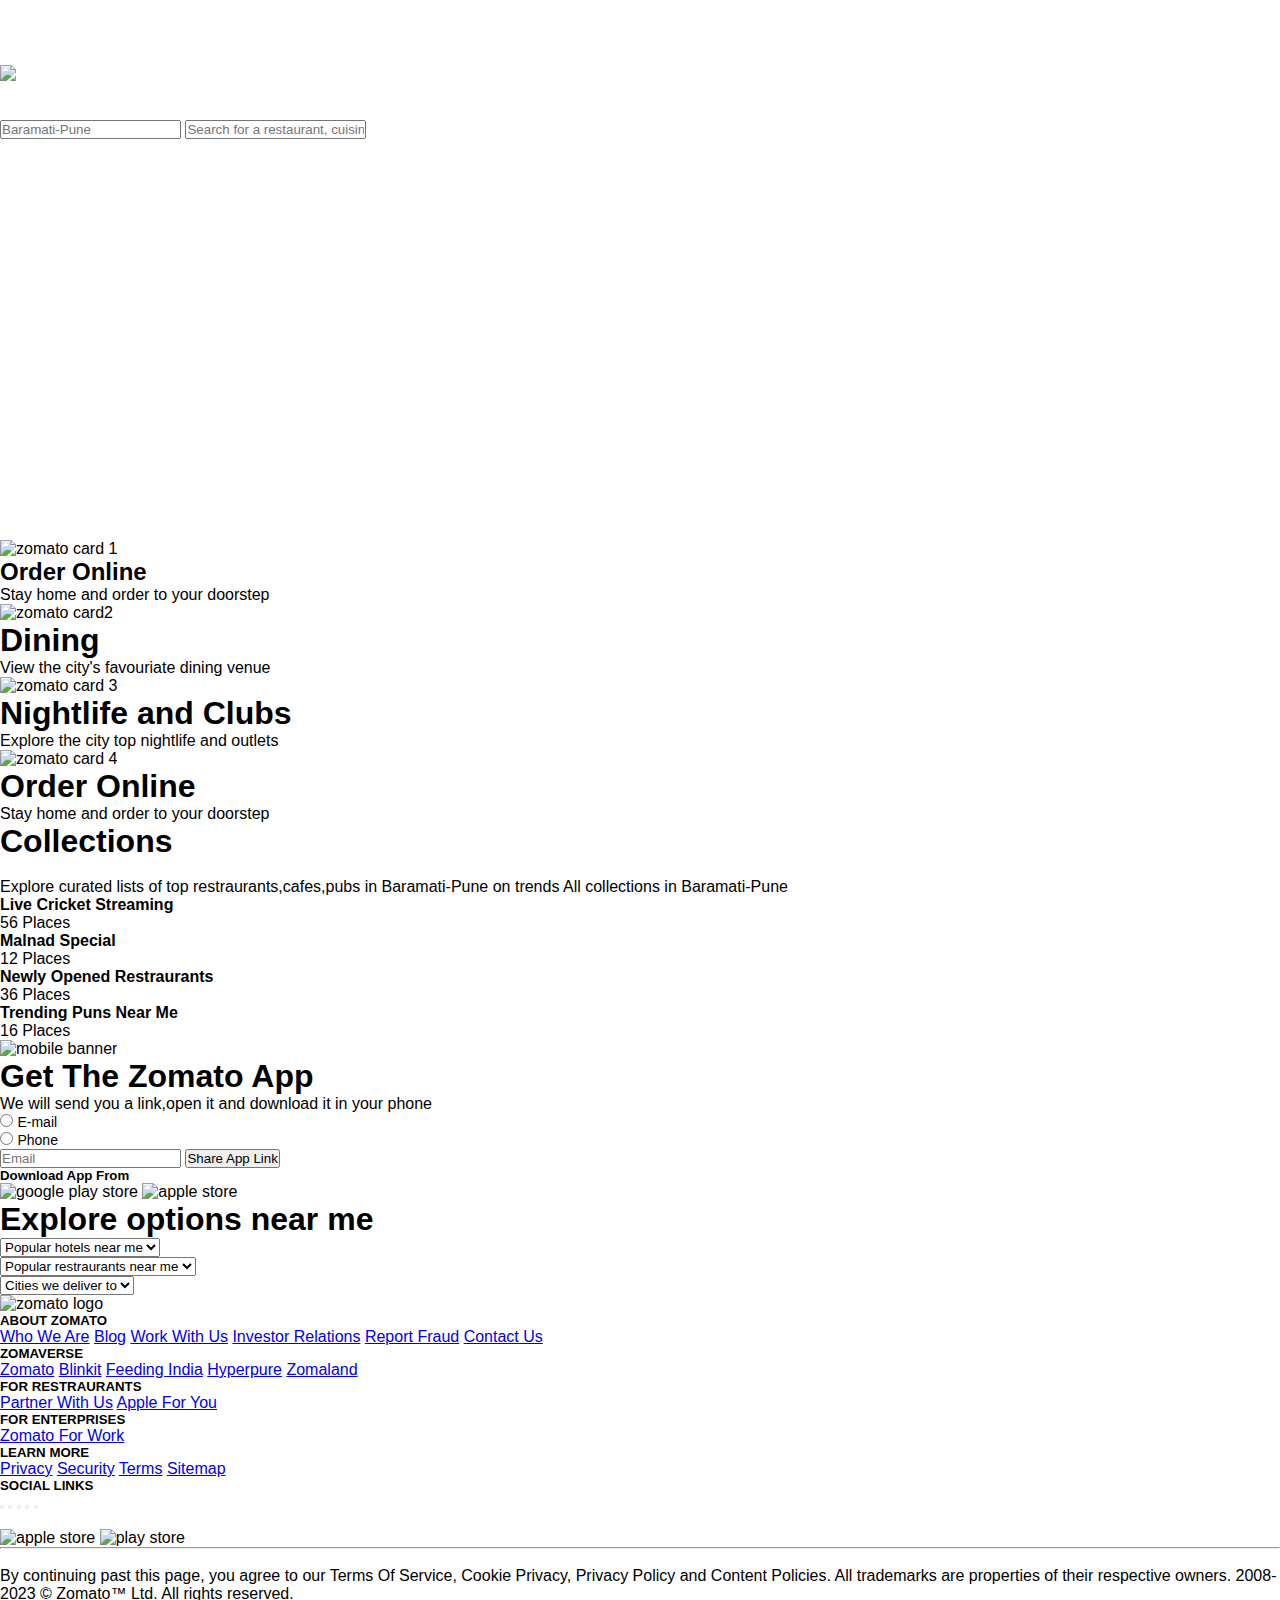
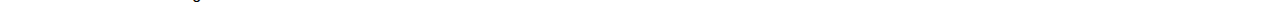
==== index.html @ e52f49f4 "Updated index.html" ====
<!DOCTYPE html>
<html>

    <head>
        <title>Zomato</title>
    </head>

    <!-- Background Image -->
    <link rel="icon" type="Image/x-icon"
        href="https://upload.wikimedia.org/wikipedia/commons/thumb/7/75/Zomato_logo.png/220px-Zomato_logo.png" />

    <!-- Fontawesone icons -->
    <link rel="stylesheet" href="https://cdnjs.cloudflare.com/ajax/libs/font-awesome/6.5.1/css/all.min.css"
        integrity="sha512-DTOQO9RWCH3ppGqcWaEA1BIZOC6xxalwEsw9c2QQeAIftl+Vegovlnee1c9QX4TctnWMn13TZye+giMm8e2LwA=="
        crossorigin="anonymous" referrerpolicy="no-referrer" />

    <!-- poppins font by google fonts -->
    <link rel="preconnect" href="https://fonts.googleapis.com">
    <link rel="preconnect" href="https://fonts.gstatic.com" crossorigin>
    <link href="https://fonts.googleapis.com/css2?family=Noto+Sans:ital,wght@0,100..900;1,100..900&display=swap"
        rel="stylesheet" />
    <!-- linking of CSS File -->
    <link rel="stylesheet" href="style2.css" />


    <body>
        <section class="hero_section">
            <header>
                <nav class="nav_bar">
                    <a class="single" href="#">Get App</a>

                    <div class="navbar__menu_container">
                        <a href="#" class="link">Add Restraurant </a>
                        <a href="#" class="link">Login</a>
                        <a href="#" class="link">Sign Up</a>
                        <a href="#" class="user_icon">
                            <i class="fa-solid fa-house"></i>
                        </a>
                    </div>

                </nav>
            </header>

            <div class="hero_section_container">
                <img src="https://b.zmtcdn.com/web_assets/8313a97515fcb0447d2d77c276532a511583262271.png"
                    alt="Zomato Logo" class="hero_section_logo" />
            </div>

            <h1 class="hero_section_title">Find the best restraurants,cafes and bars in india</h1>

            <div class="hero__section_input_container">
                <input class="input_container_location" type="text" placeholder="Baramati-Pune" />
                <input class="input_container_search" type="text"
                    placeholder="Search for a restaurant, cuisine or a dish" />
            </div>
        </section>

        <!-- This is for cards that zomato offer -->

        <section class="we_offer">
            <div class="we_offer_card">
                <img src="http://127.0.0.1:5500/day%202%20zomato%20clone/10123-J-20123-Zomato-Landing-Page-master/images/item1.png"
                    alt="zomato card 1" />

                <div class="we_offer_content">
                    <h2>Order Online</h2>
                    <p>Stay home and order to your doorstep</p>
                </div>
            </div>


            <div class="we_offer_card">
                <img src="http://127.0.0.1:5500/day%202%20zomato%20clone/10123-J-20123-Zomato-Landing-Page-master/images/item2.png"
                    alt="zomato card2" />
                <div class="we_offer_content">
                    <h1>Dining</h1>
                    <p>View the city's favouriate dining venue</p>
                </div>
            </div>



            <div class="we_offer_card">
                <img src="http://127.0.0.1:5500/day%202%20zomato%20clone/10123-J-20123-Zomato-Landing-Page-master/images/item3.png"
                    alt="zomato card 3" />
                <div class="we_offer_container">
                    <h1>Nightlife and Clubs</h1>
                    <p>Explore the city top nightlife and outlets</p>
                </div>
            </div>



            <div class="we_offer_card">
                <img src="http://127.0.0.1:5500/day%202%20zomato%20clone/10123-J-20123-Zomato-Landing-Page-master/images/item4.png"
                    alt="zomato card 4" />
                <div class="we_offer_container">
                    <h1>Order Online</h1>
                    <p>Stay home and order to your doorstep</p>
                </div>
            </div>
        </section>


        <!-- This is for collection card container -->

        <section class="container collection">
            <h1>Collections</h1>
            <br />
            <div class="sub_heading_container  ">
                <span>Explore curated lists of top restraurants,cafes,pubs in Baramati-Pune on trends</span>
                <span>All collections in Baramati-Pune</span>
            </div>

            <div class="collection_card_container">

                <div class="card cursor  card1">

                    <div class="content">
                        <h4>Live Cricket Streaming </h4>
                        <span>56 Places</span>
                    </div>
                    <div class="overlay"></div>
                </div>

                <div class="card cursor  card2">

                    <div class="content">
                        <h4>Malnad Special </h4>
                        <span>12 Places</span>
                    </div>
                    <div class="overlay"></div>
                </div>

                <div class="card cursor  card3">

                    <div class="content">
                        <h4>Newly Opened Restraurants </h4>
                        <span>36 Places</span>
                    </div>
                    <div class="overlay"></div>
                </div>

                <div class="card cursor  card4">

                    <div class="content">
                        <h4>Trending Puns Near Me</h4>
                        <span>16 Places</span>
                    </div>
                    <div class="overlay"></div>
                </div>
            </div>
        </section>
     
        <!-- This is for Get the app section -->

        <section class="container get_the_app">
            <div class="semicontainer">
                <div class="left">
                    <img src="day 2 zomato clone/10123-J-20123-Zomato-Landing-Page-master/images/mobileBanner.png "alt="mobile banner"/>
                </div>
            </div>

            <div class="right">
                <h1>Get The Zomato App</h1>
                <p>We will send you a link,open it and download it in your phone</p>
                
           
            <div class="radio_button_container">
            
                <div>
                <input type="radio" id="email" name="download app"/>
                <label for="email"    style="font-size: 14px;" >E-mail</label>
            </div>
            <div>   
                <input type="radio" id="phone" name="download_app"/>
                <label for="phone" style="font-size: 14px;">Phone</label>
            </div>
        </div>
            <div class="input_container">
                <input type="text" placeholder="Email"/>
                <button>Share App Link</button>
            </div>

            <div class="download_app_container">
                <h5>Download App From</h5>
           
            <div>    
                <img src="day 2 zomato clone/10123-J-20123-Zomato-Landing-Page-master/images/playStore.png" alt="google play store"/>
                <img src="day 2 zomato clone/10123-J-20123-Zomato-Landing-Page-master/images/appleStore.png" alt="apple store"/>
            </div>
        </div> 
        </div>
    
        </section>

       

        <div class="heading">
            <h1>Explore options near me</h1>
        </div>
        <div >
            <select class="dropdown_1">
                <option>Popular hotels near me</option>
                <option>Leela's Garden</option>
                <option>Madhuban Cottage</option>
                <option>Hotel Blue Spark</option>
            </select>

        </div>
        <div >
            <select class="dropdown_2">
                <option>Popular restraurants near me</option>
                <option>Foodie Heritage</option>
                <option>Sam's Dinning</option>
            </select>
        </div>
        <div >
            <select class="dropdown_3">
                <option>Cities we deliver to</option>
                <option>Baramati</option>
                <option>Malegaon</option>
                <option>Shardanagar</option>
            </select>
        </div>

                              <!-- This is for footer section -->
            <footer class="container footer">
                <div class="footer_section1">
                    <img src="day 2 zomato clone/10123-J-20123-Zomato-Landing-Page-master/images/logo.png" alt="zomato logo"/>
                
                
            </div >
                <div class="navigation_center">
                    <div class="link_container">
                    <h5>ABOUT ZOMATO</h5>
                    <a class="footer_link" href="#">Who We Are</a>
                    <a class="footer_link" href="#">Blog</a>
                    <a class="footer_link" href="#">Work With Us</a>
                    <a class="footer_link" href="#">Investor Relations</a>
                    <a class="footer_link" href="#">Report Fraud</a>
                    <a class="footer_link" href="#">Contact Us</a>
                </div>

                <div class="link2_container">
                   <h5>ZOMAVERSE</h5>
                   <a class="footer_link" href="#">Zomato</a>
                   <a class="footer_link" href="#">Blinkit</a>
                   <a class="footer_link" href="#">Feeding India</a>
                   <a class="footer_link" href="#">Hyperpure</a>
                   <a class="footer_link" href="#">Zomaland</a>
               </div>

                <div class="link3_container">
                    <h5>FOR RESTRAURANTS</h5>
                
                    <a class="footer_link" href="#"> Partner With Us</a>
                    <a class="footer_link" href="#">Apple For You</a>
                </div>

                <div class="link4_container">
                <h5>FOR ENTERPRISES</h5>
                <a class="footer_link" href="#">Zomato For Work</a>
               </div>
               

                <div class="link5_container">
                    <h5>LEARN MORE</h5>
                    <a class="footer_link" href="#">Privacy</a>
                    <a class="footer_link" href="#">Security</a>
                    <a class="footer_link" href="#">Terms</a>
                    <a class="footer_link" href="#">Sitemap</a>
                    
                </div>
                
                <div class="link6_container">
                    <h5>SOCIAL LINKS</h5>
                    <div class="section_link_container">
                     <button><i class="fa-brands fa-linkedin"></i></button>
                     <button><i class="fa-brands fa-instagram"></i></button>
                     <button><i class="fa-brands fa-x-twitter"></i></button>
                     <button><i class="fa-brands fa-facebook"></i></button>
                     <button><i class="fa-brands fa-youtube"></i></button>
                     
                    </div>
                    <br/>
                    
                    <div>
                        <img src="images/appleStore.png" alt="apple store" class="footer__section_logos" />
                         <img src="images/playStore.png" alt="play store" class="footer__section_logos" />

                    </div>
                
            </footer>
            
                
            </div>
            <hr/>
            <br/>
            <div class="disclaimer">
                By continuing past this page, you agree to our Terms Of Service, Cookie Privacy, Privacy Policy and Content Policies.
                All trademarks are properties of their respective owners. 2008-2023 © Zomato™ Ltd. 
                All rights reserved.

            </div>

        </body>

        </html>
---- style2.css ----
*{
    margin: 0px;
    padding: 0px;
    box-sizing: border-box;
    font-family: sans-serif;
}

.hero_section{
    background:url('https://b.zmtcdn.com/web_assets/81f3ff974d82520780078ba1cfbd453a1583259680.png');
    background-size: cover;
    background-position: center;
    color: white;
    min-height: 60vh;
}

.single{
    color: white;
    text-decoration: none;
}
.nav_bar{
    display: flex;
    align-items: center;
    justify-content: space-between;
    height: 65px;
    padding: 16px 48px;
}

.navbar a{
    color: white;
    text-decoration: none;
}

.navbar__menu_container{
    display: flex;
    gap: 18px;
}


.navbar__menu_container .link{
    color: white;
    text-decoration: none;
}

.navbar__menu_container .user_icon{
    height: 25px;
    width: 25px;
    display: flex;
    justify-content: center;
    align-items: center;
    border-radius: 100px;
    border: solid 1px white;
    color: white;
}

.logo{
    display: flex;
    background-position: center;
    justify-content: center;
}

.tagg{
    justify-content: center;
    margin-left: 500px;
}

.input{
    justify-content: center;
    margin-left: 200px;
    justify-content: space-evenly;
}
@media only screen and (max-width:600px){

.navbar__menu_container .user_icon{
    display: flex;
}

.link{
    display: none;
}

.hero_section{
    min-height: 80vh;
}
}
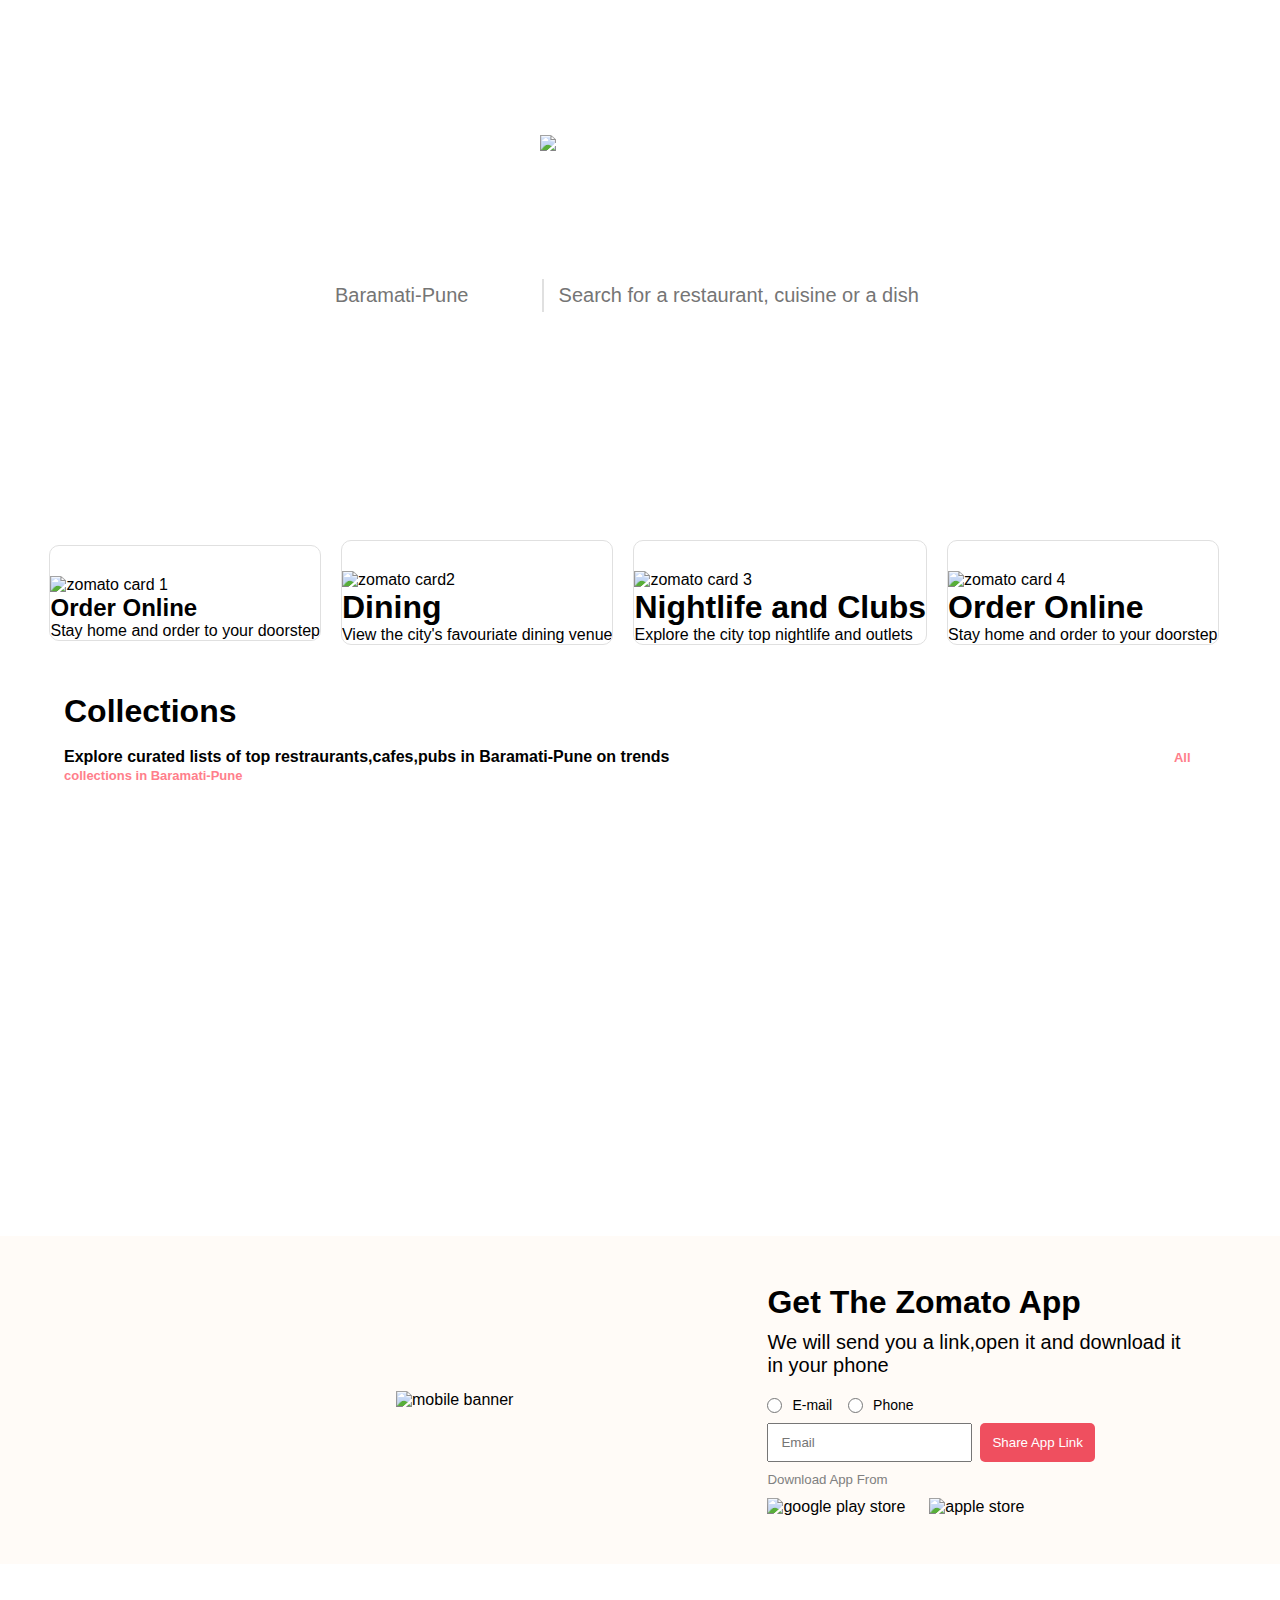
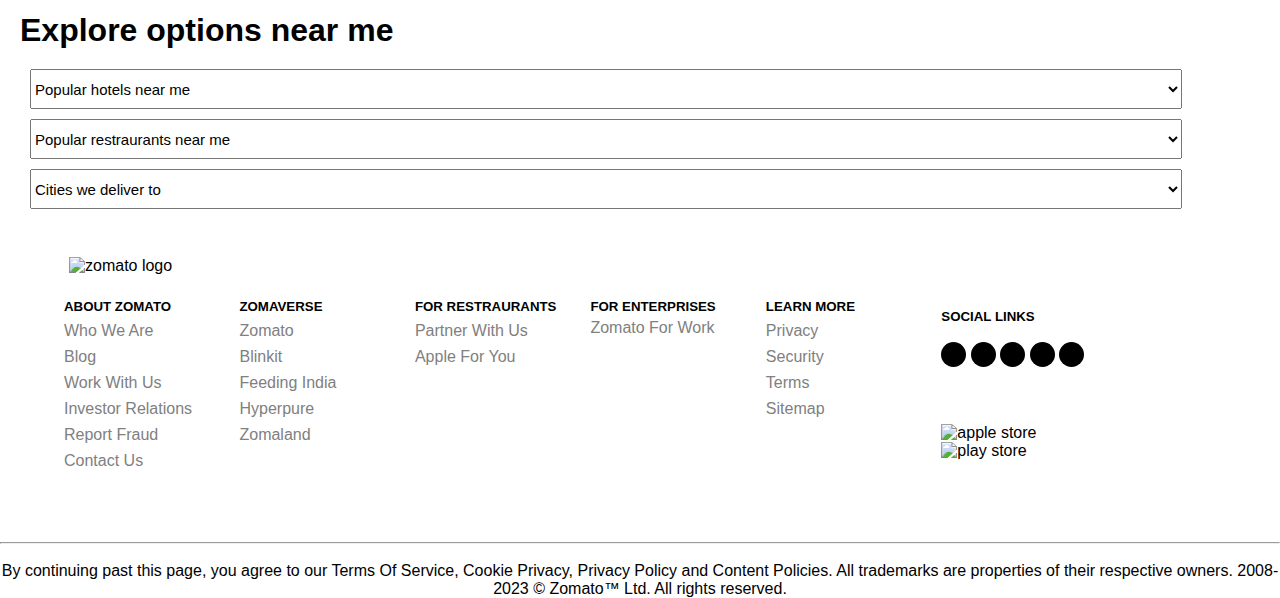
==== commit 8de0ecec: "Updated index.html" ====
--- a/index.html
+++ b/index.html
@@ -20,7 +20,7 @@
     <link href="https://fonts.googleapis.com/css2?family=Noto+Sans:ital,wght@0,100..900;1,100..900&display=swap"
         rel="stylesheet" />
     <!-- linking of CSS File -->
-    <link rel="stylesheet" href="style2.css" />
+    <link rel="stylesheet" href="style.css" />
 
 
     <body>
--- a/style.css
+++ b/style.css
@@ -0,0 +1,661 @@
+*{
+    margin: 0px;
+    padding: 0px;
+    box-sizing: border-box;
+    font-family: sans-serif;
+}
+
+.hero_section{
+    background:url('https://b.zmtcdn.com/web_assets/81f3ff974d82520780078ba1cfbd453a1583259680.png');
+    background-size: cover;
+    background-position: center;
+    color: white;
+    min-height: 60vh;
+}
+
+.single{
+    color: white;
+    text-decoration: none;
+}
+.nav_bar{
+    display: flex;
+    align-items: center;
+    justify-content: space-between;
+    height: 65px;
+    padding: 16px 48px;
+}
+
+.navbar a{
+    color: white;
+    text-decoration: none;
+}
+
+.navbar__menu_container{
+    display: flex;
+    gap: 18px;
+}
+
+
+.navbar__menu_container .link{
+    color: white;
+    text-decoration: none;
+}
+
+.navbar__menu_container .user_icon{
+    height: 25px;
+    width: 25px;
+    display: flex;
+    justify-content: center;
+    align-items: center;
+    border-radius: 100px;
+    border: solid 1px white;
+    color: white;
+}
+
+.hero_section_container{
+  display: flex;
+  align-items: center;
+  justify-content: center;
+  gap: 20px;
+  height: calc(60vh-65px);
+  flex-direction: column;
+
+}
+
+.hero_section_logo{
+    justify-content: center;
+    height: 50px;
+    width: 200px;
+    margin-top: 70px;
+}
+
+.hero_section_title{
+    text-align: center;
+    font-size: 30px;
+    margin-top: 30px;
+    font-weight:350
+}
+
+.hero__section_input_container{
+    background-color: white;
+    padding: 10px;
+    display: flex;
+    align-items: center;
+    justify-content: center;
+    gap: 10px;
+    width: 50%;
+    border-radius: 10px;
+    margin-top: 20px;
+    margin-left: 25%;
+}
+
+.input_container_location, 
+.input_container_search{
+    padding: 5px;
+    border: none;
+    outline: none;
+    font-size: 20px;
+}
+
+
+
+.input_container_location{
+    width: 35%;
+    border-right: 2px solid #e0e0e0;
+}
+
+.input_container_search{
+    width: 65%;
+}
+
+
+/* Screen Size is from 0-600 i.e., smaller/mobile screen */
+
+
+
+@media only screen and (max-width: 600px){
+    .navbar__menu_container .user_icon{
+        display: flex;
+    }
+    .link{
+        display: none;
+    }
+    .hero__section{
+        min-height: 80vh;
+    }
+    .hero__section_container{
+        flex-direction: column;
+        background-color: transparent;
+        width: 100%;
+    }
+    .input_container_location,
+    .input_container_search{
+        padding: 18px;
+        border-radius: 10px;
+        width: 98%;
+    }
+    .hero__section_container{
+        height: calc(80vh - 40px);
+    }
+    .hero__section_title{
+        font-size: 18px;
+        width: 95%;
+    }
+
+}
+
+
+/* This is out of media queries and related to cards section  */
+
+.container{
+    margin: 3rem auto;
+    width: 90%;
+}
+    
+
+.we_offer{
+    display: flex;
+    flex-wrap: wrap;
+    gap: 0.5rem;
+    align-items: center;
+    justify-content: center;
+    
+}
+
+.cursor{
+    cursor: pointer;
+}
+
+
+.we_offer_card{
+    border-radius: 10px;
+    /* background-color: aqua; */
+    overflow: hidden;
+    border: 1px solid #e0e0e0;
+    transition: all 1s ease;
+    margin-right: 12px;
+}
+
+.we_offer_card img{
+    width: 100%;
+    height: 170px;
+    object-fit: cover;
+    object-position: center;
+    margin-top: 30px;
+}
+
+.we_offer_card:hover{
+    transform: scale(1.1);
+}
+
+.collection{
+    font-weight: 600;
+    height: 55vh;
+}
+
+
+
+.collection_ .sub_subheading_container{
+    font-size: 15px;
+    display: flex;
+    align-items: center;
+    justify-content: space-between;
+    flex-wrap: wrap;
+    gap: 1rem;
+}
+
+
+.sub_heading_container span:nth-child(2){
+    color: #ff7e8b;
+    font-size: 13px;
+    cursor: pointer;
+    margin-left: 500px;
+}
+
+.collection_card_container{
+    display: flex;
+    align-items: center;
+    justify-content: center;
+    flex-wrap: wrap;
+    gap: 0.5 rem;
+    margin-top: 40px;
+
+}
+
+.collection_card_container .card{
+    height: 300px;
+    min-width: 240px;
+    background-size: cover;
+    background-position: center;
+    border-radius: 10px;
+    /* position: relative; */
+
+}
+
+.card1{
+    background-image: url('day 2 zomato clone/10123-J-20123-Zomato-Landing-Page-master/images/collection1.jpg');
+    
+}
+
+.card2{
+    background-image: url('day 2 zomato clone/10123-J-20123-Zomato-Landing-Page-master/images/collection2.jpg');
+   
+}
+
+.card3{
+    background-image: url('day 2 zomato clone/10123-J-20123-Zomato-Landing-Page-master/images/collection3.jpg');
+   
+}
+
+.card4{
+    background-image: url('day 2 zomato clone/10123-J-20123-Zomato-Landing-Page-master/images/collection4.jpg');
+    
+}
+
+
+
+
+
+
+.overlay{
+    width: 100%;
+    height: 100%;
+    /* position: absolute;
+    top: 0;
+    left: 0; */
+    border-radius: 10px;
+    background: linear-gradient(
+      
+        rgba(225, 0, 0, 1) 0%,
+        rgba(225, 0, 2, 1) 50%,
+        rgba(225, 0, 0, 1) 85%,
+    );
+    z-index: 5;
+}
+
+.collection_card_container,
+.card,
+.content{
+    /* position: absolute; */
+    bottom: 0;
+    left: 0;
+    color: white;
+    padding: 12px 16px;
+    font-size: 0.9 remm;
+    z-index: 6;
+    /* justify-content: space-between; */
+    gap: 5px;
+}
+
+
+
+
+
+.content h4{
+    font-weight: 400;
+    letter-spacing: 0.5px;
+}
+
+
+/* This is for get the app container */
+
+.get_the_app{
+    display: flex;
+    align-items: center;
+    justify-content: center;
+    width: 100%;
+    background-color: rgb(255, 251, 247);
+    padding: 3rem 6rem;
+}
+
+.get_the_app .semicontainer{
+    display: flex;
+    width: 60%;
+    justify-content: center;
+    align-items: center;
+    flex-wrap: wrap;
+    gap: 1.5rem;
+    
+    
+}
+
+.get_the_app .semicontainer .left{
+    flex: 2;
+}
+
+.get_the_app .semicontainer .left img{
+    width: 55%;
+    object-fit: cover;
+    object-position: center;
+    display: flex;
+    margin-left: 300px;
+}
+.get_the_app .semicontainer .right {
+    flex: 3;
+    height: 100%;
+    display: flex;
+    flex-direction: column;
+    gap: 1rem;
+
+}
+
+.right h1{
+    font-size: 30px;
+    font-size: 2rem;
+}
+
+.right p{
+    font-size: 20px;
+    margin-top: 10px;
+}
+
+.radio_button_container{
+    display: flex;
+    align-items: center;
+    gap: 1rem;
+    margin-top: 10px;
+}
+
+.right .radio_button_container div{
+    display: flex;
+    align-items: center;
+    justify-content: center;
+    gap: 10px;
+    margin-top: 10px;
+}
+
+.right .radio_button_container div input{
+    height: 15px;
+    width: 15px;
+    accent-color: rgb(239,79,95);
+}
+
+
+.input_container{
+    flex-wrap: wrap;
+}
+
+.right .input_container{
+    display: flex;
+    gap: 0.5rem;
+    margin-top: 10px;
+}
+
+.input_container  button,
+.input_container  input{
+    padding: 10px 12px;
+}
+
+.input_container button{
+    border: none;
+    background-color: rgb(239, 79, 95);
+    color: white;
+    border-radius: 5px;
+    cursor: pointer;
+}
+
+.right .download_app_container{
+    display: flex;
+    flex-direction: column;
+    gap: 0.7rem;
+}
+
+.right .download_app_container h5{
+    font-weight: 400;
+    color: gray;
+    margin-top: 10px;
+}
+
+
+.right .download_app_container div{
+    display: flex;
+    gap: 1rem;
+    cursor: pointer;
+}
+
+.right .download_app_container img{
+    width: 35%;
+}
+
+
+
+.heading{
+    justify-content: center;
+    gap: 0.5 rem;
+    margin-left: 20px;
+    
+
+}
+
+.dropdown_1{
+    margin-top: 20px;
+    margin-left: 30px;
+    width: 90%;
+    outline: none;
+    height: 40px;
+    font-size: 15px;
+}
+
+.dropdown_2{
+    margin-top: 10px;
+    margin-left: 30px;
+    width: 90%;
+    outline: none;
+    height: 40px;
+    font-size: 15px;
+}
+
+.dropdown_3{
+    margin-top: 10px;
+    margin-left: 30px;
+    width: 90%;
+    outline: none;
+    height: 40px;
+    font-size: 15px;
+
+    
+}
+
+
+/* This is for footer section */
+
+
+
+.section1_buttoncontainer button {
+    padding: 2px;
+    width: 90px;
+    border: 1px; solid:gray;
+    gap: 2rem;
+    cursor: pointer;
+}
+
+.footer_section1{
+    flex-wrap: wrap;
+}
+
+
+.footer .footer_section1 img{
+    width: 10%;
+    margin-left: 5px;
+}
+
+.footer .section1_buttoncontainer{
+    display: flex;
+    margin-left: 90%;
+    gap: 3px;
+    justify-content: space-between;
+    padding: 5px;
+    font-size: 8px;
+}
+
+.navigation_center .link_container .footer_link{
+    display: flex;
+    flex-direction: column;
+    
+    text-decoration: none;
+}
+
+.navigation_center .link2_container .footer_link{
+    display: flex;
+    flex-direction: column;
+    text-decoration: none;
+   
+}   
+
+.navigation_center .link3_container .footer_link{
+    display: flex;
+    flex-direction: column;
+    text-decoration: none;
+    
+}
+
+.navigation_center .link4_container .footer_link{
+    display: flex;
+    flex-direction: column;
+    text-decoration: none;
+   
+}
+
+.navigation_center .link5_container .footer_link{
+    display: flex;
+    flex-direction: column;
+    text-decoration: none;
+    
+}
+
+.navigation_center{
+    display: grid;
+    grid-template-columns: repeat(6,1fr);
+    width: 90%;
+    gap: 1rem;
+    padding: 1.5rem 0;
+   
+}
+
+.disclaimer{
+    text-align: center;
+    justify-content: center;
+    margin: auto;
+}
+
+
+.link_container{
+    display: flex;
+    flex-direction: column;
+    gap:8px;
+}
+
+.link2_container{
+    display: flex;
+    flex-direction: column;
+    gap:8px;
+}
+
+.link3_container{
+    display: flex;
+    flex-direction: column;
+    gap:8px;
+}
+
+.link4_container{
+    display: flex;
+    flex-direction: column;
+    gap:5px;
+}
+.link5_container{
+    display: flex;
+    flex-direction: column;
+    gap:8px;
+}
+
+.link6_container{
+    display: flex;
+    flex-direction: column;
+    gap:8px;
+    justify-content: space-evenly;
+}
+
+
+
+.footer_link{
+    color: gray;
+    font-size: 16px;
+}
+
+.footer_link:hover{
+    color: black;
+}
+
+
+.section_link_container button{
+   background-color: black;
+    gap: 5px;
+    width: 25px;
+    height: 25px;
+    border: none;
+    border-radius: 30px;
+    cursor: pointer;
+   
+}
+
+.section_link_container button i{
+    color: white;
+}
+
+@media only screen and(max-width:900px){
+    .navigation_center{
+        grid-template-columns: repeat(3,1fr);
+    }
+}
+
+@media only screen and(max-width:500px){
+    .navigation_center{
+        grid-template-columns: repeat(2,1fr);
+    }
+}
+
+@media only screen and(max-width:300px){
+    .navigation_center{
+        grid-template-columns: repeat(1,1fr);
+    }
+}
+/* Media Queries for get the app container */
+
+@media only screen and (max-width:1300px){
+    .get_the_app .semicontainer .left
+    .get_the_app .semicontainer .right{
+        flex: 1;
+    }
+
+    .get_the_app .semicontainer{
+        width: 80%;
+    }
+}
+
+@media only screen and (max-width:900px){
+    .get_the_app{
+        padding: 2rem 0;
+    }
+    .get_the_app .semicontainer{
+        width: 80%;
+    }
+}
+
+@media only screen and (max-width:900px){
+    .get_the_app{
+        padding: 2rem 0;
+    }
+    .get_the_app .semicontainer{
+        flex-direction: column;
+    }
+
+    
+    
+    }
+
+    @media only screen and (max-width:900px){
+         .right .radio_button_container .input_container .download_app_container{
+            flex-direction: column;
+    }
+}
+    
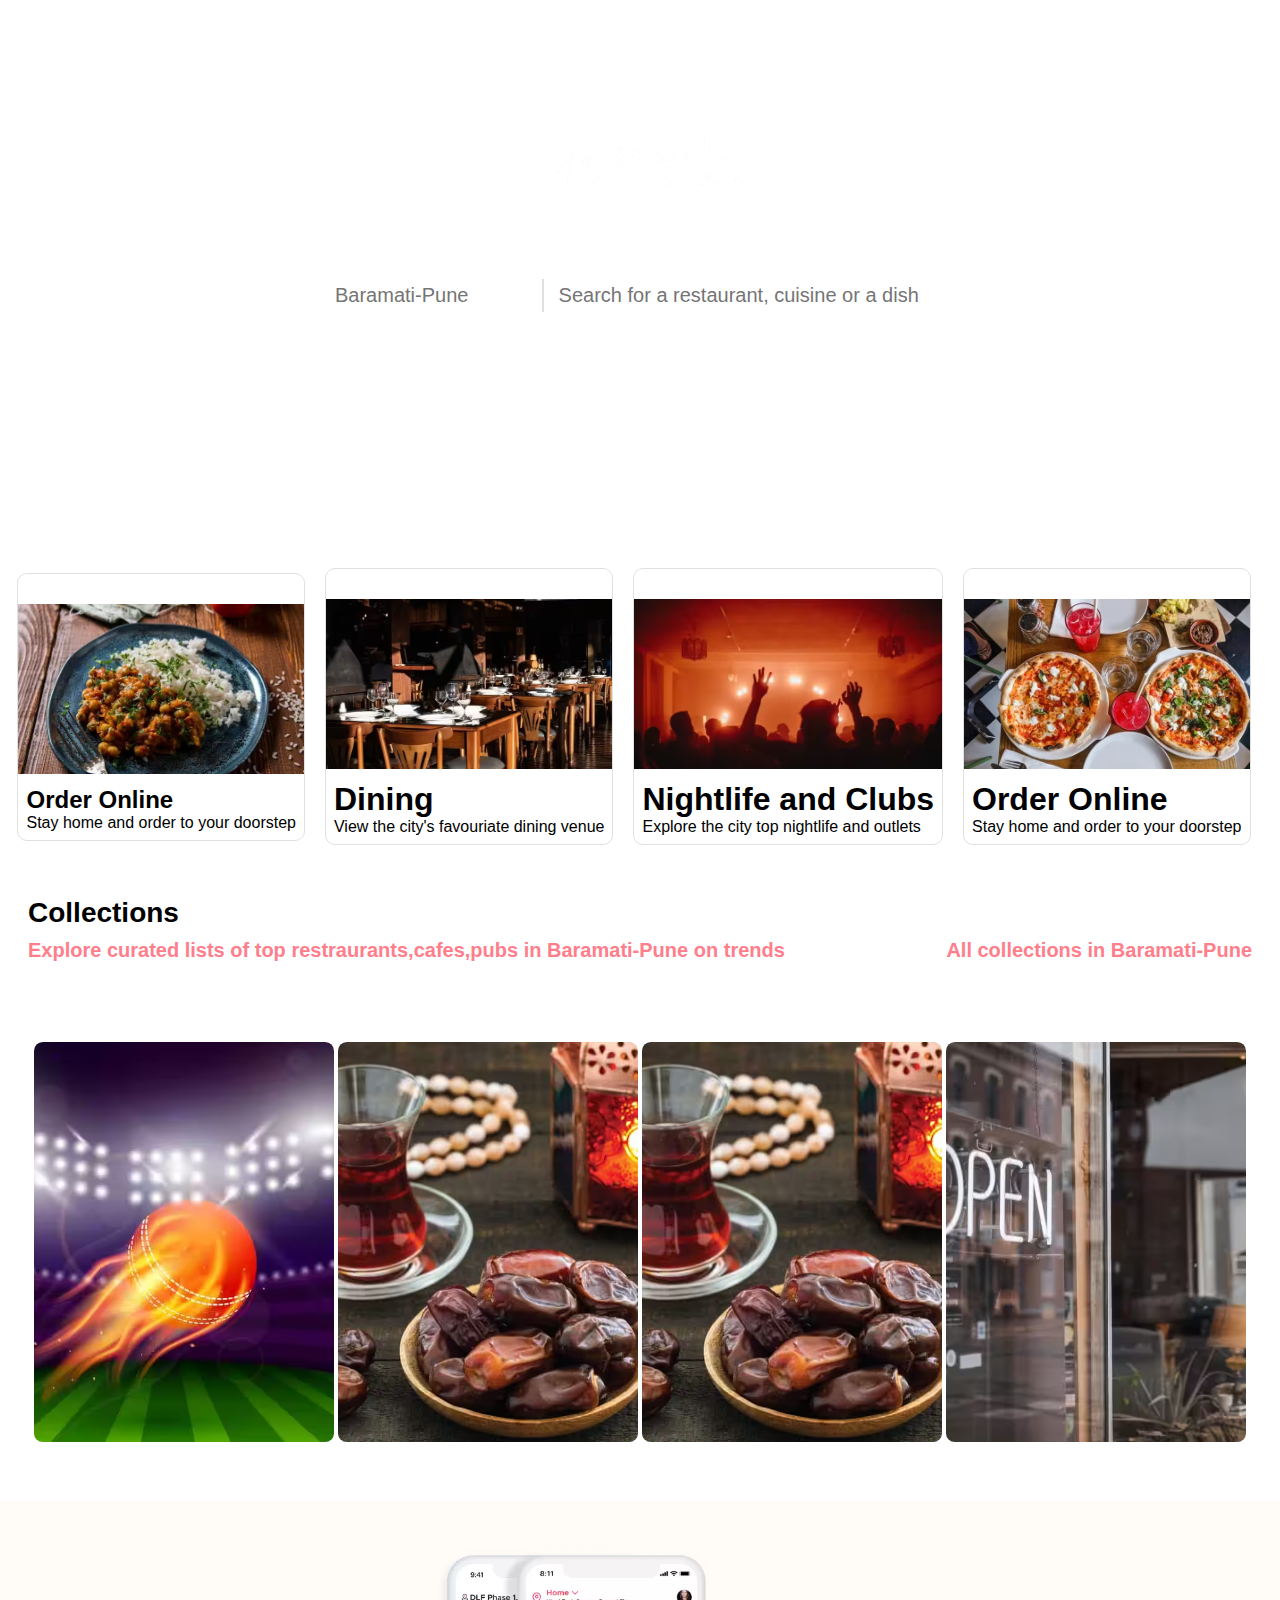
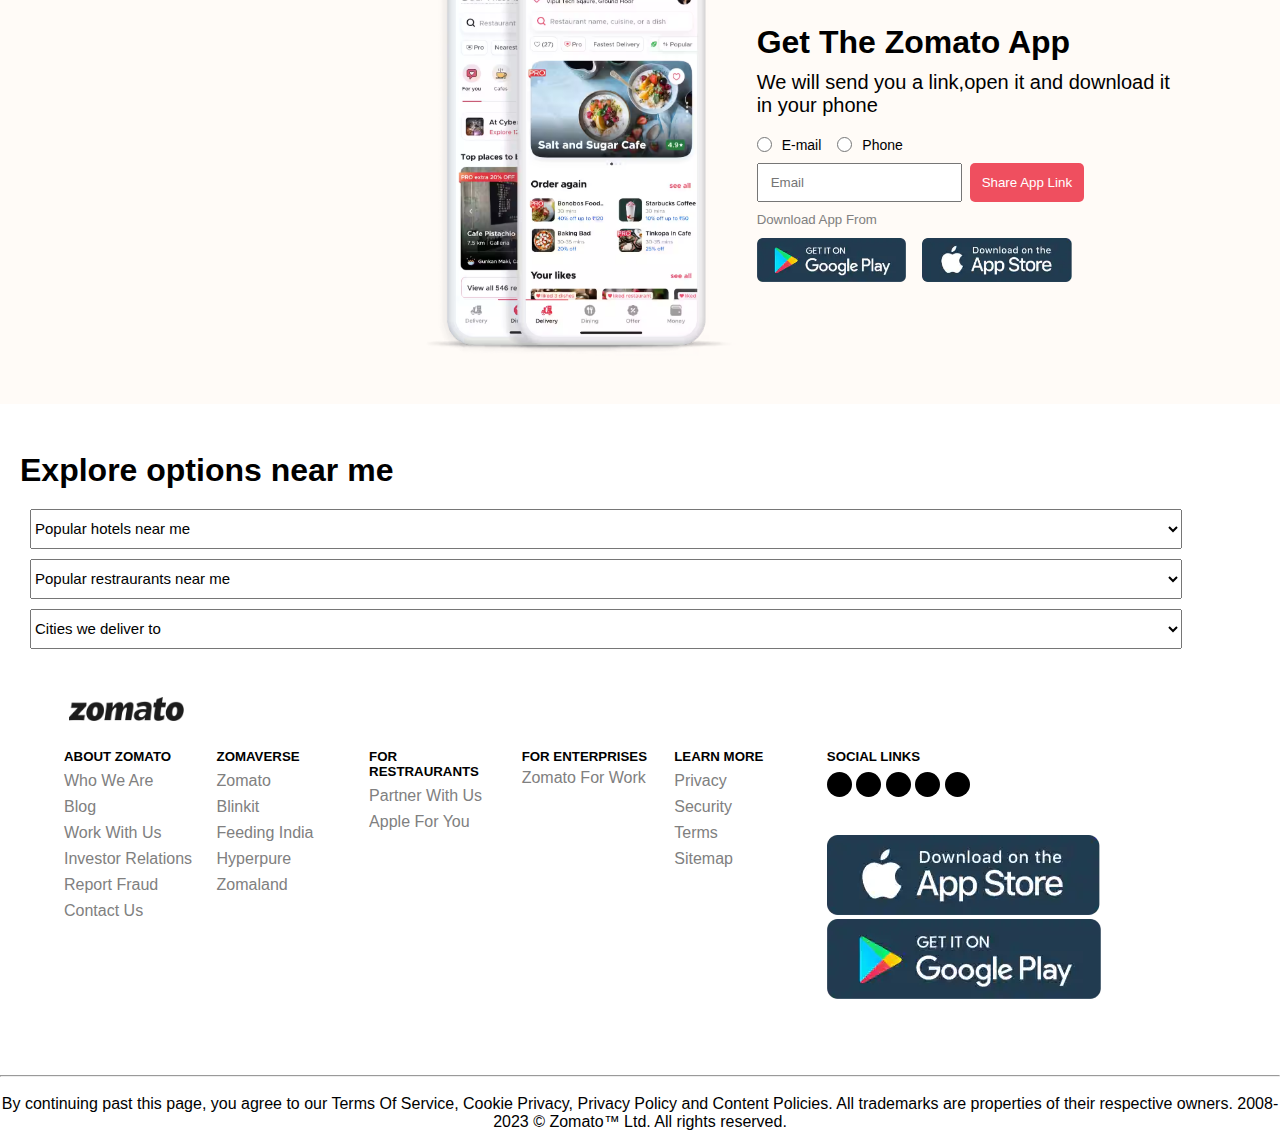
==== commit eab732d2: "/images folder added" ====
--- a/index.html
+++ b/index.html
@@ -1,10 +1,7 @@
 <!DOCTYPE html>
 <html>
 
-    <head>
-        <title>Zomato</title>
-    </head>
-
+<head>
     <!-- Background Image -->
     <link rel="icon" type="Image/x-icon"
         href="https://upload.wikimedia.org/wikipedia/commons/thumb/7/75/Zomato_logo.png/220px-Zomato_logo.png" />
@@ -21,289 +18,313 @@
         rel="stylesheet" />
     <!-- linking of CSS File -->
     <link rel="stylesheet" href="style.css" />
-
-
-    <body>
-        <section class="hero_section">
-            <header>
-                <nav class="nav_bar">
-                    <a class="single" href="#">Get App</a>
-
-                    <div class="navbar__menu_container">
-                        <a href="#" class="link">Add Restraurant </a>
-                        <a href="#" class="link">Login</a>
-                        <a href="#" class="link">Sign Up</a>
-                        <a href="#" class="user_icon">
-                            <i class="fa-solid fa-house"></i>
-                        </a>
-                    </div>
-
-                </nav>
-            </header>
-
+    <title>Zomato</title>
+</head>
+
+
+
+
+<body>
+    <section class="hero_section">
+        <header>
+            <nav class="nav_bar">
+                <a class="single" href="#">Get App</a>
+
+                <div class="navbar__menu_container">
+                    <a href="#" class="link">Add Restraurant </a>
+                    <a href="#" class="link">Login</a>
+                    <a href="#" class="link">Sign Up</a>
+                    <a href="#" class="user_icon">
+                        <i class="fa-solid fa-house"></i>
+                    </a>
+                </div>
+
+            </nav>
+        </header>
+
+        <div>
             <div class="hero_section_container">
-                <img src="https://b.zmtcdn.com/web_assets/8313a97515fcb0447d2d77c276532a511583262271.png"
-                    alt="Zomato Logo" class="hero_section_logo" />
-            </div>
-
+                <img src="./images/heroSectionLogo.png" alt="Zomato Logo"
+                    class="hero_section_logo" />
+            </div>
+    
             <h1 class="hero_section_title">Find the best restraurants,cafes and bars in india</h1>
-
+    
             <div class="hero__section_input_container">
                 <input class="input_container_location" type="text" placeholder="Baramati-Pune" />
                 <input class="input_container_search" type="text"
                     placeholder="Search for a restaurant, cuisine or a dish" />
             </div>
-        </section>
-
-        <!-- This is for cards that zomato offer -->
-
-        <section class="we_offer">
-            <div class="we_offer_card">
-                <img src="http://127.0.0.1:5500/day%202%20zomato%20clone/10123-J-20123-Zomato-Landing-Page-master/images/item1.png"
-                    alt="zomato card 1" />
-
-                <div class="we_offer_content">
-                    <h2>Order Online</h2>
-                    <p>Stay home and order to your doorstep</p>
-                </div>
-            </div>
-
-
-            <div class="we_offer_card">
-                <img src="http://127.0.0.1:5500/day%202%20zomato%20clone/10123-J-20123-Zomato-Landing-Page-master/images/item2.png"
-                    alt="zomato card2" />
-                <div class="we_offer_content">
-                    <h1>Dining</h1>
-                    <p>View the city's favouriate dining venue</p>
-                </div>
-            </div>
-
-
-
-            <div class="we_offer_card">
-                <img src="http://127.0.0.1:5500/day%202%20zomato%20clone/10123-J-20123-Zomato-Landing-Page-master/images/item3.png"
-                    alt="zomato card 3" />
-                <div class="we_offer_container">
-                    <h1>Nightlife and Clubs</h1>
-                    <p>Explore the city top nightlife and outlets</p>
-                </div>
-            </div>
-
-
-
-            <div class="we_offer_card">
-                <img src="http://127.0.0.1:5500/day%202%20zomato%20clone/10123-J-20123-Zomato-Landing-Page-master/images/item4.png"
-                    alt="zomato card 4" />
-                <div class="we_offer_container">
-                    <h1>Order Online</h1>
-                    <p>Stay home and order to your doorstep</p>
-                </div>
-            </div>
-        </section>
-
-
-        <!-- This is for collection card container -->
-
-        <section class="container collection">
-            <h1>Collections</h1>
-            <br />
-            <div class="sub_heading_container  ">
+
+        </div>
+
+       
+    </section>
+
+    <!-- This is for cards that zomato offer -->
+
+    <section class="we_offer">
+        <div class="we_offer_card">
+            <img src="./images/item1.png"
+                alt="zomato card 1" />
+
+            <div class="we_offer_content">
+                <h2>Order Online</h2>
+                <p>Stay home and order to your doorstep</p>
+            </div>
+        </div>
+
+
+        <div class="we_offer_card">
+            <img src="./images/item2.png"
+                alt="zomato card2" />
+            <div class="we_offer_content">
+                <h1>Dining</h1>
+                <p>View the city's favouriate dining venue</p>
+            </div>
+        </div>
+
+
+
+        <div class="we_offer_card">
+            <img src="./images/item3.png"
+                alt="zomato card 3" />
+            <div class="we_offer_content">
+                <h1>Nightlife and Clubs</h1>
+                <p>Explore the city top nightlife and outlets</p>
+            </div>
+        </div>
+
+
+
+        <div class="we_offer_card">
+            <img src="./images/item4.png"
+                alt="zomato card 4" />
+            <div class="we_offer_content">
+                <h1>Order Online</h1>
+                <p>Stay home and order to your doorstep</p>
+            </div>
+        </div>
+    </section>
+
+
+    <!-- This is for collection card container -->
+
+    <div class="container collection">
+        <div class="description">
+            <h1 >Collections</h1>
+            <div class="sub_heading_container">
                 <span>Explore curated lists of top restraurants,cafes,pubs in Baramati-Pune on trends</span>
                 <span>All collections in Baramati-Pune</span>
             </div>
-
-            <div class="collection_card_container">
-
-                <div class="card cursor  card1">
-
-                    <div class="content">
-                        <h4>Live Cricket Streaming </h4>
-                        <span>56 Places</span>
-                    </div>
-                    <div class="overlay"></div>
-                </div>
-
-                <div class="card cursor  card2">
-
-                    <div class="content">
-                        <h4>Malnad Special </h4>
-                        <span>12 Places</span>
-                    </div>
-                    <div class="overlay"></div>
-                </div>
-
-                <div class="card cursor  card3">
-
-                    <div class="content">
-                        <h4>Newly Opened Restraurants </h4>
-                        <span>36 Places</span>
-                    </div>
-                    <div class="overlay"></div>
-                </div>
-
-                <div class="card cursor  card4">
-
-                    <div class="content">
-                        <h4>Trending Puns Near Me</h4>
-                        <span>16 Places</span>
-                    </div>
-                    <div class="overlay"></div>
-                </div>
-            </div>
-        </section>
-     
-        <!-- This is for Get the app section -->
-
-        <section class="container get_the_app">
-            <div class="semicontainer">
-                <div class="left">
-                    <img src="day 2 zomato clone/10123-J-20123-Zomato-Landing-Page-master/images/mobileBanner.png "alt="mobile banner"/>
-                </div>
-            </div>
-
-            <div class="right">
-                <h1>Get The Zomato App</h1>
-                <p>We will send you a link,open it and download it in your phone</p>
-                
-           
+        </div>
+
+        <div class="collection_card_container">
+            <div>
+
+                <div class="card cursor">
+                    <div>
+                        <img src="./images/collection1.jpg" alt="collection1" >
+                </div>
+                <div class="content">
+                    <h4>Live Cricket Streaming </h4>
+                    <span>56 Places</span>
+                </div>
+                <div class="overlay"></div>
+            </div>
+
+            <div class="card cursor">
+                <div>
+                    <img src="./images/collection2.jpg" alt="collection2" >
+                </div>
+                <div class="content">
+                    <h4>Malnad Special </h4>
+                    <span>12 Places</span>
+                </div>
+                <div class="overlay"></div>
+            </div>
+
+            <div class="card cursor">
+                <div>
+                    <img src="./images/collection2.jpg" alt="collection2">
+                </div>
+                <div class="content">
+                    <h4>Newly Opened Restraurants </h4>
+                    <span>36 Places</span>
+                </div>
+                <div class="overlay"></div>
+            </div>
+
+            <div class="card cursor">
+                <div>
+                    <img src="./images/collection3.jpg" alt="collection3">
+                </div>
+                <div class="content">
+                    <h4>Trending Puns Near Me</h4>
+                    <span>16 Places</span>
+                </div>
+                <div class="overlay"></div>
+            </div>
+        </div>
+        </div>
+    </div>
+
+    <!-- This is for Get the app section -->
+
+    <section class="container get_the_app">
+        <div class="semicontainer">
+            <div class="left">
+                <img src="./images/mobileBanner.png "
+                    alt="mobile banner" />
+            </div>
+        </div>
+
+        <div class="right">
+            <h1>Get The Zomato App</h1>
+            <p>We will send you a link,open it and download it in your phone</p>
+
+
             <div class="radio_button_container">
-            
-                <div>
-                <input type="radio" id="email" name="download app"/>
-                <label for="email"    style="font-size: 14px;" >E-mail</label>
-            </div>
-            <div>   
-                <input type="radio" id="phone" name="download_app"/>
-                <label for="phone" style="font-size: 14px;">Phone</label>
-            </div>
-        </div>
+
+                <div>
+                    <input type="radio" id="email" name="download app" />
+                    <label for="email" style="font-size: 14px;">E-mail</label>
+                </div>
+                <div>
+                    <input type="radio" id="phone" name="download_app" />
+                    <label for="phone" style="font-size: 14px;">Phone</label>
+                </div>
+            </div>
             <div class="input_container">
-                <input type="text" placeholder="Email"/>
+                <input type="text" placeholder="Email" />
                 <button>Share App Link</button>
             </div>
 
             <div class="download_app_container">
                 <h5>Download App From</h5>
-           
-            <div>    
-                <img src="day 2 zomato clone/10123-J-20123-Zomato-Landing-Page-master/images/playStore.png" alt="google play store"/>
-                <img src="day 2 zomato clone/10123-J-20123-Zomato-Landing-Page-master/images/appleStore.png" alt="apple store"/>
-            </div>
-        </div> 
-        </div>
-    
-        </section>
-
-       
-
-        <div class="heading">
-            <h1>Explore options near me</h1>
-        </div>
-        <div >
-            <select class="dropdown_1">
-                <option>Popular hotels near me</option>
-                <option>Leela's Garden</option>
-                <option>Madhuban Cottage</option>
-                <option>Hotel Blue Spark</option>
-            </select>
-
-        </div>
-        <div >
-            <select class="dropdown_2">
-                <option>Popular restraurants near me</option>
-                <option>Foodie Heritage</option>
-                <option>Sam's Dinning</option>
-            </select>
-        </div>
-        <div >
-            <select class="dropdown_3">
-                <option>Cities we deliver to</option>
-                <option>Baramati</option>
-                <option>Malegaon</option>
-                <option>Shardanagar</option>
-            </select>
-        </div>
-
-                              <!-- This is for footer section -->
-            <footer class="container footer">
-                <div class="footer_section1">
-                    <img src="day 2 zomato clone/10123-J-20123-Zomato-Landing-Page-master/images/logo.png" alt="zomato logo"/>
-                
-                
-            </div >
-                <div class="navigation_center">
-                    <div class="link_container">
-                    <h5>ABOUT ZOMATO</h5>
-                    <a class="footer_link" href="#">Who We Are</a>
-                    <a class="footer_link" href="#">Blog</a>
-                    <a class="footer_link" href="#">Work With Us</a>
-                    <a class="footer_link" href="#">Investor Relations</a>
-                    <a class="footer_link" href="#">Report Fraud</a>
-                    <a class="footer_link" href="#">Contact Us</a>
-                </div>
-
-                <div class="link2_container">
-                   <h5>ZOMAVERSE</h5>
-                   <a class="footer_link" href="#">Zomato</a>
-                   <a class="footer_link" href="#">Blinkit</a>
-                   <a class="footer_link" href="#">Feeding India</a>
-                   <a class="footer_link" href="#">Hyperpure</a>
-                   <a class="footer_link" href="#">Zomaland</a>
-               </div>
-
-                <div class="link3_container">
-                    <h5>FOR RESTRAURANTS</h5>
-                
-                    <a class="footer_link" href="#"> Partner With Us</a>
-                    <a class="footer_link" href="#">Apple For You</a>
-                </div>
-
-                <div class="link4_container">
+
+                <div>
+                    <img src="./images/playStore.png"
+                        alt="google play store" />
+                    <img src="./images/appleStore.png"
+                        alt="apple store" />
+                </div>
+            </div>
+        </div>
+
+    </section>
+
+
+
+    <div class="heading">
+        <h1>Explore options near me</h1>
+    </div>
+    <div>
+        <select class="dropdown_1">
+            <option>Popular hotels near me</option>
+            <option>Leela's Garden</option>
+            <option>Madhuban Cottage</option>
+            <option>Hotel Blue Spark</option>
+        </select>
+
+    </div>
+    <div>
+        <select class="dropdown_2">
+            <option>Popular restraurants near me</option>
+            <option>Foodie Heritage</option>
+            <option>Sam's Dinning</option>
+        </select>
+    </div>
+    <div>
+        <select class="dropdown_3">
+            <option>Cities we deliver to</option>
+            <option>Baramati</option>
+            <option>Malegaon</option>
+            <option>Shardanagar</option>
+        </select>
+    </div>
+
+    <!-- This is for footer section -->
+    <footer class="container footer">
+        <div class="footer_section1">
+            <img src="./images/logo.png" alt="zomato logo" />
+
+
+        </div>
+        <div class="navigation_center">
+            <div class="link_container">
+                <h5>ABOUT ZOMATO</h5>
+                <a class="footer_link" href="#">Who We Are</a>
+                <a class="footer_link" href="#">Blog</a>
+                <a class="footer_link" href="#">Work With Us</a>
+                <a class="footer_link" href="#">Investor Relations</a>
+                <a class="footer_link" href="#">Report Fraud</a>
+                <a class="footer_link" href="#">Contact Us</a>
+            </div>
+
+            <div class="link2_container">
+                <h5>ZOMAVERSE</h5>
+                <a class="footer_link" href="#">Zomato</a>
+                <a class="footer_link" href="#">Blinkit</a>
+                <a class="footer_link" href="#">Feeding India</a>
+                <a class="footer_link" href="#">Hyperpure</a>
+                <a class="footer_link" href="#">Zomaland</a>
+            </div>
+
+            <div class="link3_container">
+                <h5>FOR RESTRAURANTS</h5>
+
+                <a class="footer_link" href="#"> Partner With Us</a>
+                <a class="footer_link" href="#">Apple For You</a>
+            </div>
+
+            <div class="link4_container">
                 <h5>FOR ENTERPRISES</h5>
                 <a class="footer_link" href="#">Zomato For Work</a>
-               </div>
-               
-
-                <div class="link5_container">
-                    <h5>LEARN MORE</h5>
-                    <a class="footer_link" href="#">Privacy</a>
-                    <a class="footer_link" href="#">Security</a>
-                    <a class="footer_link" href="#">Terms</a>
-                    <a class="footer_link" href="#">Sitemap</a>
-                    
-                </div>
-                
-                <div class="link6_container">
-                    <h5>SOCIAL LINKS</h5>
-                    <div class="section_link_container">
-                     <button><i class="fa-brands fa-linkedin"></i></button>
-                     <button><i class="fa-brands fa-instagram"></i></button>
-                     <button><i class="fa-brands fa-x-twitter"></i></button>
-                     <button><i class="fa-brands fa-facebook"></i></button>
-                     <button><i class="fa-brands fa-youtube"></i></button>
-                     
-                    </div>
-                    <br/>
-                    
-                    <div>
-                        <img src="images/appleStore.png" alt="apple store" class="footer__section_logos" />
-                         <img src="images/playStore.png" alt="play store" class="footer__section_logos" />
-
-                    </div>
-                
-            </footer>
-            
-                
-            </div>
-            <hr/>
-            <br/>
-            <div class="disclaimer">
-                By continuing past this page, you agree to our Terms Of Service, Cookie Privacy, Privacy Policy and Content Policies.
-                All trademarks are properties of their respective owners. 2008-2023 © Zomato™ Ltd. 
-                All rights reserved.
-
-            </div>
-
-        </body>
-
-        </html>
+            </div>
+
+
+            <div class="link5_container">
+                <h5>LEARN MORE</h5>
+                <a class="footer_link" href="#">Privacy</a>
+                <a class="footer_link" href="#">Security</a>
+                <a class="footer_link" href="#">Terms</a>
+                <a class="footer_link" href="#">Sitemap</a>
+
+            </div>
+
+            <div class="link6_container">
+                <h5>SOCIAL LINKS</h5>
+                <div class="section_link_container">
+                    <button><i class="fa-brands fa-linkedin"></i></button>
+                    <button><i class="fa-brands fa-instagram"></i></button>
+                    <button><i class="fa-brands fa-x-twitter"></i></button>
+                    <button><i class="fa-brands fa-facebook"></i></button>
+                    <button><i class="fa-brands fa-youtube"></i></button>
+
+                </div>
+                <br />
+
+                <div>
+                    <img src="images/appleStore.png" alt="apple store" class="footer__section_logos" />
+                    <img src="images/playStore.png" alt="play store" class="footer__section_logos" />
+
+                </div>
+
+    </footer>
+
+
+    </div>
+    <hr />
+    <br />
+    <div class="disclaimer">
+        By continuing past this page, you agree to our Terms Of Service, Cookie Privacy, Privacy Policy and Content
+        Policies.
+        All trademarks are properties of their respective owners. 2008-2023 © Zomato™ Ltd.
+        All rights reserved.
+
+    </div>
+
+</body>
+
+</html>--- a/style.css
+++ b/style.css
@@ -157,9 +157,14 @@
     display: flex;
     flex-wrap: wrap;
     gap: 0.5rem;
-    align-items: center;
-    justify-content: center;
-    
+    margin-top: 1.75rem;
+    align-items: center;
+    justify-content: center;
+    
+}
+
+.we_offer_content {
+    padding: .5rem;
 }
 
 .cursor{
@@ -190,7 +195,10 @@
 
 .collection{
     font-weight: 600;
-    height: 55vh;
+    height: fit-content;
+    margin: 1.5rem 0;
+    padding: 0 .1.75rem;
+    width: 100%;
 }
 
 
@@ -205,31 +213,58 @@
 }
 
 
-.sub_heading_container span:nth-child(2){
+.sub_heading_container{
     color: #ff7e8b;
-    font-size: 13px;
+    font-size: 1.25rem;
     cursor: pointer;
-    margin-left: 500px;
+    padding-top: 10px;
+    display: flex;
+    justify-content: space-between;
+
 }
 
 .collection_card_container{
     display: flex;
     align-items: center;
-    justify-content: center;
+    justify-content: space-around;
     flex-wrap: wrap;
-    gap: 0.5 rem;
     margin-top: 40px;
-
+    height: fit-content;
+
+}
+.collection_card_container div {
+    display: flex;
+    gap: 0.25rem;
+}
+.content {
+    position: absolute;
+    z-index: 50;
 }
 
 .collection_card_container .card{
-    height: 300px;
-    min-width: 240px;
-    background-size: cover;
-    background-position: center;
-    border-radius: 10px;
+    overflow: hidden;
+    height: 400px;
+    width: 300px;
+    overflow: hidden;
+    display: flex;
+    align-items: center;
+    justify-content: center;
+    border-radius: .55rem;
+    background-color: red;
     /* position: relative; */
 
+}
+
+.collection_card_container img {
+    height: 400px;
+}
+
+.description {
+    padding: 1.75rem;
+}
+.description h1 {
+    font-size: 1.75rem;
+    font-weight: 700;
 }
 
 .card1{
